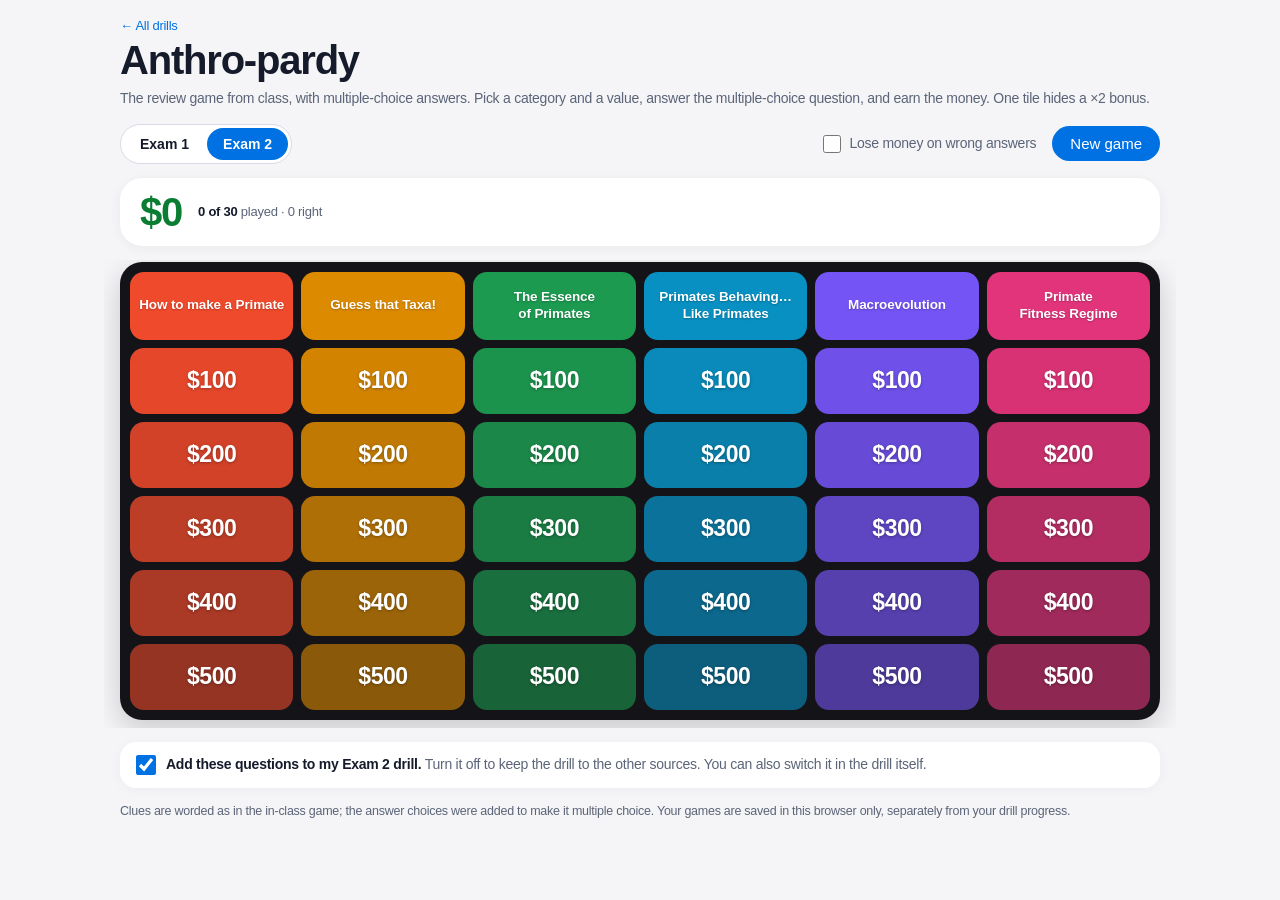
==== anthropardy/index.html @ d504da07 "Home page: Exam 1 and Exam 2 modules; rename the game to Anthro-pardy (Exam 1 board first) Co-Author" ====
<!doctype html>
<html lang="en"><head>
<meta charset="utf-8">
<meta name="viewport" content="width=device-width,initial-scale=1,viewport-fit=cover">
<title>Anthro-pardy · ANTH 102</title>
<meta name="description" content="Play the ANTH 102 Anthro-pardy review game: pick a category and value, answer the multiple-choice question, earn the money.">
<meta name="theme-color" content="#0071e3">
<link rel="stylesheet" href="../assets/drill.css">
<style>
/* Layout: header (board switch, score, rules) → the board (categories × values) → a clue card that opens over
   the board when a tile is picked → an end-of-game card when every tile is played. Own look, light theme. */
:root{--read:-apple-system,BlinkMacSystemFont,"SF Pro Text","Helvetica Neue",Helvetica,Arial,sans-serif;--body:var(--read);--display:-apple-system,BlinkMacSystemFont,"SF Pro Display","Helvetica Neue",Helvetica,Arial,sans-serif;--bg:#f5f5f7;--accent:#0071e3;--money:#0a7d32}
body{letter-spacing:-.016em;-webkit-font-smoothing:antialiased}
.wrap{max-width:1040px}
.top{display:flex;flex-direction:column;gap:6px}
h1{font:700 clamp(28px,6vw,40px)/1.08 var(--display);letter-spacing:-.03em}
.gbar{display:flex;flex-wrap:wrap;align-items:center;gap:10px 14px;justify-content:space-between}
.boards{display:flex;gap:2px;background:var(--paper);border:1px solid var(--line);border-radius:999px;padding:3px}
.boards button{font:600 14px var(--body);border:0;background:transparent;border-radius:999px;padding:8px 16px;cursor:pointer;color:var(--ink)}
.boards button[aria-pressed="true"]{background:var(--accent);color:#fff}
.scorebox{display:flex;align-items:center;gap:16px;background:var(--paper);border-radius:22px;padding:14px 20px;box-shadow:0 2px 12px rgba(0,0,0,.05)}
.score{font:700 clamp(30px,6vw,40px)/1 var(--display);letter-spacing:-.03em;font-variant-numeric:tabular-nums;color:var(--money)}
.score.neg{color:var(--bad)}
.score.bump{animation:bump .5s ease}
@keyframes bump{40%{transform:scale(1.12)}}
.slab{display:flex;flex-direction:column;font-size:13px;color:var(--muted);line-height:1.35}
.slab b{color:var(--ink);font-weight:600}
.rules{display:flex;flex-wrap:wrap;gap:8px 16px;align-items:center;font-size:14px;color:var(--muted)}
.rules label{display:inline-flex;align-items:center;gap:8px;cursor:pointer}
.rules input{width:18px;height:18px;accent-color:var(--accent);margin:0}
.newgame{font:400 15px var(--body);border:0;border-radius:999px;background:var(--accent);color:#fff;padding:9px 18px;cursor:pointer}
.newgame:hover{background:#0077ed}
/* Board */
.boardwrap{overflow-x:auto;margin:0 -16px;padding:2px 16px 8px;-webkit-overflow-scrolling:touch}
.board{display:grid;gap:8px;min-width:calc(var(--cols) * 112px);background:#141418;border-radius:22px;padding:10px;box-shadow:0 10px 30px rgba(0,0,0,.18)}
.cat{display:flex;align-items:center;justify-content:center;text-align:center;min-height:68px;padding:8px;border-radius:14px;background:var(--c);color:#fff;font:700 13.5px/1.25 var(--body);letter-spacing:-.01em;text-wrap:balance;text-shadow:0 1px 2px rgba(0,0,0,.25)}
.tile{position:relative;min-height:66px;border:0;border-radius:14px;background:color-mix(in srgb,var(--c) var(--mix),#141418);cursor:pointer;font:800 23px var(--display);letter-spacing:-.02em;color:#fff;text-shadow:0 1px 3px rgba(0,0,0,.3);transition:transform .15s,filter .15s,box-shadow .15s}
.tile:hover:not(:disabled){transform:translateY(-2px) scale(1.02);filter:brightness(1.12);box-shadow:0 6px 18px color-mix(in srgb,var(--c) 45%,transparent)}
.tile:focus-visible{outline:3px solid #fff;outline-offset:2px}
.tile:disabled{cursor:default;font:700 15px var(--body);letter-spacing:0;background:#232329;text-shadow:none}
.tile.right{color:#4ade80;box-shadow:inset 0 0 0 2px #2c6e43}
.tile.wrong{color:#fb7185;box-shadow:inset 0 0 0 2px #7a2f3b}
.tile small{display:block;font:600 11.5px var(--body);color:rgba(255,255,255,.7);margin-top:2px}
.clue .chead{margin:-24px -24px 4px;padding:16px 24px;border-radius:24px 24px 0 0;background:var(--c,#1d1d1f);color:#fff}
.clue .ctag{color:rgba(255,255,255,.9)}
.clue .cval{color:#fff}
/* Clue card */
.clue{position:fixed;inset:0;z-index:40;background:rgba(245,245,247,.86);backdrop-filter:blur(14px);-webkit-backdrop-filter:blur(14px);overflow-y:auto;padding:max(18px,env(safe-area-inset-top,0px)) 16px 40px}
.clue .card{max-width:680px;margin:0 auto;border:0;border-radius:24px;box-shadow:0 10px 40px rgba(0,0,0,.12)}
.chead{display:flex;flex-wrap:wrap;align-items:center;gap:8px;justify-content:space-between}
.ctag{font:600 13px var(--body);color:var(--muted)}
.cval{font:700 22px var(--display);color:var(--accent);letter-spacing:-.02em}
.bonus{font:700 12px var(--body);color:#8a5300;background:#ffefc7;border:1px solid #f3cf7a;border-radius:999px;padding:3px 10px}
.earn{font:700 26px var(--display);letter-spacing:-.02em}
.earn.plus{color:var(--money)} .earn.minus{color:var(--bad)} .earn.zero{color:var(--muted)}
.fbx{display:flex;flex-direction:column;gap:6px}
.endcard{text-align:center;align-items:center}
.endcard .score{font-size:56px}
.inc{display:flex;align-items:center;gap:10px;background:var(--paper);border-radius:16px;padding:12px 16px;font-size:14px;color:var(--muted);box-shadow:0 2px 12px rgba(0,0,0,.04);cursor:pointer}
.inc input{width:20px;height:20px;accent-color:var(--accent);margin:0;flex:none}
.inc b{color:var(--ink)}
.note{font-size:12.5px;color:var(--muted);margin:0}
.swipe{display:none;font-size:13px;color:var(--muted);margin:-4px 0}
@media (max-width:760px){.swipe{display:block}}
</style>
</head><body>
<div class="wrap">
  <header class="top">
    <a class="back" href="../index.html">← All drills</a>
    <h1>Anthro-pardy</h1>
    <p class="sub">The review game from class, with multiple-choice answers. Pick a category and a value, answer the multiple-choice question, and earn the money. One tile hides a ×2 bonus.</p>
  </header>
  <div class="gbar">
    <div class="boards" role="group" aria-label="Which exam"><button type="button" data-b="exam1">Exam 1</button><button type="button" data-b="exam2">Exam 2</button></div>
    <div class="rules"><label><input type="checkbox" id="harsh"> Lose money on wrong answers</label><button type="button" class="newgame" id="newGame">New game</button></div>
  </div>
  <div class="scorebox" aria-live="polite"><span class="score" id="score">$0</span><span class="slab"><span id="played">0 of 0 played</span><span id="best"></span></span></div>
  <p class="swipe">Swipe the board sideways to see every category →</p>
  <div class="boardwrap"><div class="board" id="board" role="grid" aria-label="Anthro-pardy board"></div></div>
  <label class="inc" id="incRow" hidden><input type="checkbox" id="inc"><span><b>Add these questions to my Exam 2 drill.</b> Turn it off to keep the drill to the other sources. You can also switch it in the drill itself.</span></label>
  <p class="note">Clues are worded as in the in-class game; the answer choices were added to make it multiple choice. Your games are saved in this browser only, separately from your drill progress.</p>
</div>
<div class="clue" id="clue" hidden role="dialog" aria-modal="true" aria-labelledby="clueQ"></div>
<script>
(() => {
  const $ = id => document.getElementById(id);
  const esc = s => String(s).replace(/[&<>"]/g, c => ({ "&": "&amp;", "<": "&lt;", ">": "&gt;", '"': "&quot;" }[c]));
  const shuffle = a => { a = a.slice(); for (let k = a.length - 1; k > 0; k--) { const j = Math.random() * (k + 1) | 0; [a[k], a[j]] = [a[j], a[k]] } return a };
  const money = n => (n < 0 ? "−$" : "$") + Math.abs(n).toLocaleString("en-US");
  const BOARDS = { exam2: { file: "../exam2/questions.js", dir: "../exam2/", inc: "ant2-progress-v1-include-AP" }, exam1: { file: "../exam1/questions.js", dir: "../exam1/" } };
  const KEY = "anthro-board-v1", BKEY = "anthro-board-which";
  const params = new URLSearchParams(location.search);
  let which = params.get("board") in BOARDS ? params.get("board") : (localStorage.getItem(BKEY) in BOARDS ? localStorage.getItem(BKEY) : "exam2");
  try { localStorage.setItem(BKEY, which) } catch (e) { }

  // Saved games: { exam2: { done: {id: {ok, gain}}, score, bonus, best, harsh }, exam1: {...} }
  let ALLS = {}; try { ALLS = JSON.parse(localStorage.getItem(KEY) || "{}") || {} } catch (e) { }
  const save = () => { try { localStorage.setItem(KEY, JSON.stringify(ALLS)) } catch (e) { } };

  // Each exam's question file defines window.BANK; load only the one for this board.
  const sc = document.createElement("script"); sc.src = BOARDS[which].file; sc.onload = start; document.body.appendChild(sc);

  function start() {
    const B = window.BANK, Q = B.q, dir = BOARDS[which].dir, html = !B.textOnly;
    const txt = s => html ? String(s) : esc(s);
    const ids = (B.ids.AP || []).filter(id => Q[id] && Q[id].val);
    const cats = [...new Set(ids.map(id => Q[id].tag))];
    const vals = [...new Set(ids.map(id => Q[id].val))].sort((a, b) => a - b);
    const at = (c, v) => ids.find(id => Q[id].tag === c && Q[id].val === v);
    const imgOf = id => Q[id].img || (B.img && B.img[id]) || null;
    const total = ids.length;
    // One bright color per category; tiles get deeper as the value rises
    const PALETTE = ["#f04a2c", "#dc8a00", "#1c9a50", "#0890c2", "#7454f5", "#e2347a", "#0e9a8a"];
    const colorOf = c => PALETTE[cats.indexOf(c) % PALETTE.length];
    const mixOf = v => (95 - vals.indexOf(v) * 9) + "%";

    function fresh() { return { done: {}, score: 0, bonus: ids[Math.random() * ids.length | 0], best: (G && G.best) || null, harsh: !!(G && G.harsh) } }
    let G = ALLS[which];
    if (!G || !G.done || !ids.includes(G.bonus)) { G = ALLS[which] = fresh(); save() }

    document.querySelectorAll("[data-b]").forEach(b => { b.setAttribute("aria-pressed", b.dataset.b === which); b.onclick = () => { if (b.dataset.b !== which) location.search = "?board=" + b.dataset.b } });
    $("harsh").checked = !!G.harsh; $("harsh").onchange = e => { G.harsh = e.target.checked; save() };
    $("newGame").onclick = () => { if (Object.keys(G.done).length && Object.keys(G.done).length < total && !confirm("Start a new game? This one's score will be lost.")) return; G = ALLS[which] = fresh(); save(); paint() };
    if (BOARDS[which].inc) {
      $("incRow").hidden = false; const k = BOARDS[which].inc;
      $("inc").checked = localStorage.getItem(k) !== "0";
      $("inc").onchange = e => { try { localStorage.setItem(k, e.target.checked ? "1" : "0") } catch (er) { } };
    }

    function paint(bump) {
      const n = Object.keys(G.done).length;
      $("score").textContent = money(G.score); $("score").classList.toggle("neg", G.score < 0);
      if (bump) { $("score").classList.remove("bump"); void $("score").offsetWidth; $("score").classList.add("bump") }
      $("played").innerHTML = `<b>${n} of ${total}</b> played · ${Object.values(G.done).filter(d => d.ok).length} right`;
      $("best").textContent = G.best != null ? `Best finished game: ${money(G.best)}` : "";
      const b = $("board"); b.style.setProperty("--cols", cats.length); b.style.gridTemplateColumns = `repeat(${cats.length}, minmax(104px, 1fr))`;
      b.innerHTML = cats.map((c, i) => `<div class="cat" role="columnheader" style="--c:${colorOf(c)}">${esc(c)}</div>`).join("") +
        vals.map(v => cats.map(c => { const id = at(c, v); if (!id) return `<div></div>`; const d = G.done[id];
          const st = `--c:${colorOf(c)};--mix:${mixOf(v)}`;
          return d ? `<button class="tile ${d.ok ? "right" : "wrong"}" style="${st}" disabled aria-label="${esc(c)} ${money(v)}: ${d.ok ? "right" : "wrong"}">${d.ok ? "✓" : "✗"}<small>${d.gain ? (d.gain > 0 ? "+" : "") + money(d.gain) : "$0"}</small></button>`
            : `<button class="tile" style="${st}" data-id="${id}" aria-label="${esc(c)} for ${money(v)}">${money(v)}</button>` }).join("")).join("");
      b.querySelectorAll(".tile[data-id]").forEach(t => t.onclick = () => openClue(t.dataset.id));
      if (n === total) showEnd();
    }

    let lastTile = null;
    function openClue(id) {
      lastTile = id;
      const q = Q[id], isBonus = id === G.bonus, worth = q.val * (isBonus ? 2 : 1), im = imgOf(id);
      const opts = shuffle([{ t: q.ok, c: true }, ...q.wrong.map(t => ({ t, c: false }))]);
      const el = $("clue"); el.hidden = false; document.body.style.overflow = "hidden";
      el.innerHTML = `<article class="card" style="--c:${colorOf(q.tag)}">
        <div class="chead"><span class="ctag">${esc(q.tag)}</span><span>${isBonus ? `<span class="bonus">★ Bonus tile: ×2</span> ` : ""}<span class="cval">${money(worth)}</span></span></div>
        <p class="q" id="clueQ">${txt(q.q)}</p>
        ${im ? `<figure class="fig"><img src="${dir + im[0]}" alt="${esc(im[1])}"></figure>` : ""}
        <div class="opts">${opts.map((o, j) => `<button class="opt" data-j="${j}"><span class="bub">${"ABCD"[j]}</span><span>${txt(o.t)}</span></button>`).join("")}</div>
        <div class="fbx" id="fbx" hidden></div>
        <div class="nav"><button class="btn ghost" id="skipClue"><span>Back to the board</span></button></div>
      </article>`;
      $("skipClue").onclick = closeClue;
      el.querySelectorAll(".opt").forEach(b => b.onclick = () => {
        const o = opts[+b.dataset.j], ok = o.c, gain = ok ? worth : (G.harsh ? -worth : 0);
        G.done[id] = { ok, gain }; G.score += gain; save();
        el.querySelectorAll(".opt").forEach(x => { x.disabled = true; if (opts[+x.dataset.j].c) x.classList.add("right"); else if (x === b) x.classList.add("wrong") });
        const f = $("fbx"); f.hidden = false;
        f.innerHTML = `<span class="earn ${gain > 0 ? "plus" : gain < 0 ? "minus" : "zero"}">${ok ? "Correct! +" + money(worth) : gain < 0 ? "Not quite. " + money(gain) : "Not quite. +$0"}</span>${!ok ? `<span>The answer: <b>${txt(q.ok)}</b></span>` : ""}${q.ex ? `<span class="sub">${txt(q.ex)}</span>` : ""}`;
        $("skipClue").outerHTML = `<button class="btn" id="backBoard"><span>Back to the board →</span></button>`;
        $("backBoard").onclick = closeClue; $("backBoard").focus();
        paint(true);
      });
      el.querySelector(".opt").focus();
    }
    function closeClue() {
      $("clue").hidden = true; $("clue").innerHTML = ""; document.body.style.overflow = "";
      const t = document.querySelector(`.tile[aria-label^="${CSS.escape(Q[lastTile].tag)}"]`); if (t) t.focus();
      if (Object.keys(G.done).length === total) showEnd();
    }
    function showEnd() {
      if (!$("clue").hidden) return;
      const right = Object.values(G.done).filter(d => d.ok).length, max = ids.reduce((s, id) => s + Q[id].val * (id === G.bonus ? 2 : 1), 0);
      const newBest = G.best == null || G.score > G.best; if (newBest && !G.ended) { G.best = G.score } G.ended = true; save();
      const el = $("clue"); el.hidden = false; document.body.style.overflow = "hidden";
      el.innerHTML = `<article class="card endcard"><p class="sub">${which === "exam2" ? "Exam 2" : "Exam 1"} board finished</p><span class="score${G.score < 0 ? " neg" : ""}">${money(G.score)}</span>
        <p>${right} of ${total} right · the most possible this game was ${money(max)}</p>${newBest ? `<p class="bonus">★ New best score</p>` : `<p class="sub">Best finished game: ${money(G.best)}</p>`}
        <div class="nav" style="justify-content:center"><button class="btn ghost" id="seeBoard"><span>See the board</span></button><button class="btn" id="again"><span>Play again</span></button></div></article>`;
      $("again").onclick = () => { G = ALLS[which] = fresh(); save(); $("clue").hidden = true; document.body.style.overflow = ""; paint() };
      $("seeBoard").onclick = () => { $("clue").hidden = true; document.body.style.overflow = ""; G.ended = true };
    }
    document.addEventListener("keydown", e => { if (e.key === "Escape" && !$("clue").hidden) closeClue() });
    paint();
  }
})();
</script>
</body></html>
---- assets/drill.css ----
/* Anthro Drills · shared styles
   Layout: one study column. Header (title + daily ring) → subject tabs with mini mastery bars →
   subject map (one square per question) → slim round toolbar → question card. */
:root{
  --bg:#eef1f6; --paper:#ffffff; --ink:#151b2b; --muted:#5b6478; --line:#d6dbe6; --sunk:#f5f7fb;
  --accent:#2a46cf; --accent-ink:#ffffff; --accent-soft:#e3e8fb;
  --gold:#b7791f; --gold-soft:#fbf1dc;
  --good:#15803d; --good-soft:#dcf3e3; --bad:#c2410c; --bad-soft:#fde8dc;
  --lv-mastered:#16a34a; --lv-due:#4f6bed; --lv-shaky:#d4a017; --lv-learning:#e2572b; --lv-new:#d6dbe6;
  --display:"Bricolage Grotesque","Segoe UI",system-ui,sans-serif;
  --body:"IBM Plex Sans",system-ui,-apple-system,sans-serif;
  --mono:"IBM Plex Mono",ui-monospace,Menlo,monospace;
  --read:var(--body); --rs:1;   /* reading font and text-size multiplier, set from Options */
  --radius:16px; --shadow:0 1px 2px rgba(21,27,43,.06),0 6px 24px rgba(21,27,43,.06);
  color-scheme:light;
}

[hidden]{display:none!important}
*{box-sizing:border-box}
html{-webkit-text-size-adjust:100%}
body{margin:0;background:var(--bg);color:var(--ink);font:16px/1.55 var(--read);
  padding-block:max(18px,env(safe-area-inset-top,0px)) 56px;
  padding-left:max(16px,env(safe-area-inset-left,0px));padding-right:max(16px,env(safe-area-inset-right,0px))}
img{max-width:100%}
button{font:inherit;color:inherit}
:is(button,a,summary):focus-visible{outline:2px solid var(--accent);outline-offset:2px}
.wrap{max-width:680px;margin:0 auto;display:flex;flex-direction:column;gap:14px}

/* ===== Header */
.back{align-self:flex-start;font:500 13px var(--body);color:var(--accent);text-decoration:none}
.back:hover{text-decoration:underline}
.titlerow{display:flex;align-items:center;justify-content:space-between;gap:12px;margin-top:4px}
h1{font:800 clamp(24px,6vw,32px)/1.05 var(--display);margin:0;letter-spacing:-.02em;text-wrap:balance}
.habit{display:flex;align-items:center;gap:10px;flex:none}
.ring{position:relative;width:44px;height:44px;flex:none}
.ring svg{display:block;transform:rotate(-90deg)}
.ring .track{stroke:var(--line)} .ring .fill{stroke:var(--accent);transition:stroke-dashoffset .5s ease}
.ring.done .fill{stroke:var(--lv-mastered)}
.ring b{position:absolute;inset:0;display:grid;place-items:center;font:700 12px var(--mono);font-variant-numeric:tabular-nums}
.habit-text{display:flex;flex-direction:column;align-items:flex-end;text-align:right;line-height:1.3;font-size:12px;color:var(--muted)}
.habit-text strong{font:600 13px var(--body);color:var(--ink);font-variant-numeric:tabular-nums}

/* ===== Subject tabs */
.tabs{display:grid;grid-template-columns:repeat(3,1fr);gap:6px;background:var(--paper);border:1px solid var(--line);border-radius:var(--radius);padding:6px}
.tab{border:0;background:transparent;border-radius:11px;padding:9px 8px 10px;cursor:pointer;display:flex;flex-direction:column;align-items:stretch;gap:5px;min-width:0;text-align:left;transition:background .15s}
.tab:hover{background:var(--sunk)}
.tab b{font:700 14px/1.2 var(--display);text-wrap:balance}
.tab .tcount{font:500 11px var(--mono);color:var(--muted);font-variant-numeric:tabular-nums}
.tab[aria-selected="true"]{background:var(--accent)}
.tab[aria-selected="true"] b,.tab[aria-selected="true"] .tcount{color:var(--accent-ink)}
.tab[aria-selected="true"] .mini{background:color-mix(in srgb,var(--accent-ink) 30%,transparent)}
.mini{display:flex;height:4px;border-radius:2px;overflow:hidden;background:var(--lv-new)}
.mini i{display:block;height:100%}
.tab-prog{border:1px dashed var(--line)}
.tab-prog[aria-selected="true"]{border-color:transparent}

/* ===== Subject header: description + mastery map */
.deckhead{display:flex;flex-direction:column;gap:8px}
.sub{color:var(--muted);font-size:calc(14px * var(--rs));margin:0;text-wrap:pretty}
/* Question squares: one per question in the round; click to jump */
.map{display:flex;flex-wrap:wrap;gap:5px}
.sq{position:relative;width:16px;height:16px;padding:0;border:0;border-radius:4px;background:var(--lv-new);cursor:pointer;transition:background .3s,transform .15s}
.sq:hover{transform:scale(1.2)}
/* solid colors: questions not yet answered in this round are a lighter tint of their level color */
.sq:not(.done){opacity:.42}
.sq.lv-c-new:not(.done){opacity:1;background:#e7ebf2!important}
.sq.cur{outline:2px solid var(--ink);outline-offset:2px;opacity:1}
.sq.just{animation:pulse .6s ease}
.btn:disabled{opacity:.4;cursor:default}
.legend{display:flex;flex-wrap:wrap;gap:4px 12px;font-size:12px;color:var(--muted)}
.legend span{display:inline-flex;align-items:center;gap:5px;font-variant-numeric:tabular-nums}
.legend i{width:10px;height:10px;border-radius:3px;display:inline-block}
.lv-c-mastered{background:var(--lv-mastered)!important} .lv-c-due{background:var(--lv-due)!important}
.lv-c-shaky{background:var(--lv-shaky)!important} .lv-c-learning{background:var(--lv-learning)!important} .lv-c-new{background:var(--lv-new)!important}

/* ===== Toolbar + options menu */
.toolbar{display:flex;align-items:center;justify-content:space-between;gap:10px}
.roundinfo{font:500 13px var(--body);color:var(--muted);font-variant-numeric:tabular-nums;display:flex;flex-wrap:wrap;gap:4px 14px}
.roundinfo b{color:var(--ink);font-weight:600}
.menuwrap{position:relative;flex:none}
.chip{font:500 13px var(--body);border:1px solid var(--line);background:var(--paper);padding:7px 12px;border-radius:999px;cursor:pointer}
.chip:hover{border-color:var(--accent)}
.menu{position:absolute;right:0;top:calc(100% + 6px);z-index:20;min-width:250px;background:var(--paper);border:1px solid var(--line);border-radius:12px;box-shadow:var(--shadow);padding:6px;display:flex;flex-direction:column}
.mi{display:flex;align-items:center;gap:10px;text-align:left;border:0;background:transparent;padding:9px 10px;border-radius:8px;cursor:pointer;font-size:14px}
.mi:hover{background:var(--sunk)}
.mi .box{width:16px;height:16px;border-radius:4px;border:1.5px solid var(--muted);flex:none;display:grid;place-items:center}
.mi[aria-checked="true"] .box{background:var(--accent);border-color:var(--accent)}
.mi[aria-checked="true"] .box::after{content:"";width:8px;height:4px;border:2px solid var(--accent-ink);border-top:0;border-right:0;transform:rotate(-45deg) translate(1px,-1px)}
.mi.sep{border-top:1px solid var(--line);border-radius:0 0 8px 8px;margin-top:4px;padding-top:11px}
.mi.warn{color:var(--bad)}
.bar{height:4px;background:var(--line);border-radius:2px;overflow:hidden}
.bar i{display:block;height:100%;background:var(--accent);width:0;transition:width .3s}

/* ===== Card */
.card{background:var(--paper);border:1px solid var(--line);border-radius:var(--radius);padding:22px;display:flex;flex-direction:column;gap:16px;box-shadow:var(--shadow)}
.card.enter{animation:rise .25s ease}
.meta{display:flex;justify-content:space-between;align-items:center;gap:10px;font-size:12px;color:var(--muted)}
.meta-l{display:flex;flex-wrap:wrap;align-items:center;gap:6px 8px;min-width:0;letter-spacing:.04em;text-transform:uppercase}
.meta>span:last-child{white-space:nowrap;flex:none;font:500 12px var(--mono);font-variant-numeric:tabular-nums}
.origin{font:600 11.5px/1.2 var(--body);color:var(--accent);background:var(--accent-soft);padding:4px 9px;border-radius:999px;text-transform:none;letter-spacing:0}
.val{font:600 12px var(--mono);color:var(--gold);background:var(--gold-soft);padding:2px 8px;border-radius:6px}
.q{font:600 calc(clamp(18px,4.6vw,21px) * var(--rs))/1.4 var(--read);margin:0;text-wrap:pretty}
.seq{font-family:var(--mono);letter-spacing:.06em}
.fig{margin:0;position:relative}
.fig button{display:block;width:100%;border:1px solid var(--line);border-radius:12px;background:#fff;padding:8px;cursor:zoom-in}
.fig img{display:block;margin:0 auto;max-height:320px;width:auto;object-fit:contain}
.fig figcaption{position:absolute;right:8px;bottom:8px;font:500 11px var(--body);color:#fff;background:rgba(21,27,43,.72);padding:3px 8px;border-radius:999px;pointer-events:none}
.opts{display:flex;flex-direction:column;gap:8px}
.opt{display:flex;align-items:center;gap:12px;text-align:left;width:100%;font:calc(15.5px * var(--rs))/1.45 var(--read);background:var(--paper);border:1.5px solid var(--line);border-radius:12px;padding:12px 14px;cursor:pointer;min-height:52px;transition:border-color .12s,background .12s,transform .12s}
.opt:hover:not(:disabled){border-color:var(--accent);background:var(--sunk)}
.opt:active:not(:disabled){transform:scale(.99)}
.bub{flex:none;width:26px;height:26px;border-radius:50%;border:1.5px solid var(--line);display:grid;place-items:center;font:600 12px var(--mono);color:var(--muted);transition:all .15s}
.opt:hover:not(:disabled) .bub{border-color:var(--accent);color:var(--accent)}
.opt.picked .bub{background:var(--ink);border-color:var(--ink);color:var(--paper)}
.opt.right{background:var(--good-soft);border-color:var(--good)}
.opt.right .bub{background:var(--good);border-color:var(--good);color:var(--paper)}
.opt.wrong{background:var(--bad-soft);border-color:var(--bad)}
.opt.wrong .bub{background:var(--bad);border-color:var(--bad);color:var(--paper)}
.opt:disabled{cursor:default}
.opt:disabled:not(.right):not(.wrong){opacity:.55}
.opt.pop{animation:pop .35s ease}
.opt.shake{animation:shake .4s ease}
.record{margin:0;font-size:calc(13px * var(--rs));color:var(--muted);display:flex;align-items:center;flex-wrap:wrap;gap:6px}
.explain{border-left:3px solid var(--accent);background:var(--accent-soft);padding:12px 14px;border-radius:0 10px 10px 0;font-size:calc(14.5px * var(--rs));animation:rise .25s ease}
.explain.good{border-color:var(--good);background:var(--good-soft)}
.explain.bad{border-color:var(--bad);background:var(--bad-soft)}
.explain strong{display:block;margin-bottom:2px}
.lv{display:inline-block;font:600 10.5px/1 var(--mono);letter-spacing:.04em;text-transform:uppercase;padding:4px 7px;border-radius:999px;color:#fff}
.lv-mastered{background:var(--lv-mastered)} .lv-due{background:var(--lv-due)} .lv-shaky{background:var(--lv-shaky);color:#1b1503}
.lv-learning{background:var(--lv-learning)} .lv-new{background:var(--muted)}
.lvnote{margin:0;font-size:calc(13.5px * var(--rs));color:var(--muted);display:flex;gap:8px;align-items:baseline;flex-wrap:wrap}
.streakline{display:flex;gap:4px;align-items:center}
.streakline i{width:18px;height:6px;border-radius:3px;background:var(--line)}
.streakline i.on{background:var(--lv-mastered)}
.nav{display:flex;justify-content:space-between;align-items:center;gap:10px;flex-wrap:wrap}
.btn{position:relative;overflow:hidden;font:600 15px var(--body);border:0;border-radius:12px;padding:12px 22px;background:var(--accent);color:var(--accent-ink);cursor:pointer;min-height:46px}
.btn.ghost{background:transparent;color:var(--ink);border:1px solid var(--line)}
.btn.ghost:hover{border-color:var(--accent)}
.btn.auto::before{content:"";position:absolute;inset:0;background:color-mix(in srgb,var(--accent-ink) 26%,transparent);transform-origin:left;animation:fill var(--auto,1.8s) linear forwards}
.btn span{position:relative}
.hint{font-size:calc(12.5px * var(--rs));color:var(--muted);margin:0}
.card.review{border-style:dashed;box-shadow:none}
.revtag{font:600 11px var(--mono);letter-spacing:.04em;color:var(--accent)!important}

/* ===== End of round */
.result{align-items:center;text-align:center;gap:14px}
.result h2{font:800 26px/1.15 var(--display);margin:0}
.bigring{position:relative;width:120px;height:120px}
.bigring svg{transform:rotate(-90deg)}
.bigring .track{stroke:var(--line)} .bigring .fill{stroke:var(--accent);transition:stroke-dashoffset .8s ease}
.bigring b{position:absolute;inset:0;display:grid;place-items:center;font:800 30px var(--display)}
.gains{display:flex;flex-wrap:wrap;justify-content:center;gap:8px}
.gain{font:600 13px var(--body);padding:6px 12px;border-radius:999px;background:var(--sunk);border:1px solid var(--line)}
.gain.up{background:var(--good-soft);border-color:transparent;color:var(--good)}
.suggest{width:100%;display:flex;align-items:center;justify-content:space-between;gap:12px;text-align:left;background:var(--sunk);border:1px solid var(--line);border-radius:12px;padding:12px 14px}
.suggest small{display:block;font-size:12px;color:var(--muted)}
.suggest b{font:700 16px var(--display)}
.result .nav{justify-content:center}

/* ===== Progress view */
.prog{gap:18px}
.ph{font:800 24px var(--display);margin:0}
.ph3{font:700 16px var(--display);margin:2px 0 -6px;display:flex;align-items:baseline;gap:8px}
.ph3 span{font:500 12px var(--mono);color:var(--muted)}
.pgrid{display:grid;grid-template-columns:repeat(4,1fr);gap:8px;text-align:center;font-size:12px;color:var(--muted)}
.pgrid b{display:block;font:700 22px/1.15 var(--display);color:var(--ink);font-variant-numeric:tabular-nums}
.week{display:grid;grid-template-columns:repeat(7,1fr);gap:8px;align-items:end;height:110px;padding-top:6px;position:relative}
.week .goal{position:absolute;left:0;right:0;border-top:1.5px dashed var(--line)}
.week .goal span{position:absolute;right:0;top:-17px;font:500 10.5px var(--mono);color:var(--muted)}
.day{display:flex;flex-direction:column;align-items:center;gap:4px;height:100%;justify-content:flex-end;font:500 11px var(--mono);color:var(--muted)}
.day i{width:100%;max-width:34px;border-radius:6px 6px 2px 2px;background:var(--accent-soft);min-height:3px}
.day.met i{background:var(--lv-mastered)}
.day.today{color:var(--ink);font-weight:700}
.day em{font-style:normal;font-variant-numeric:tabular-nums;color:var(--ink)}
.callouts{display:grid;gap:8px}
.callout{margin:0;padding:10px 14px;border-radius:10px;font-size:14px}
.callout strong{display:block;font-size:11.5px;letter-spacing:.06em;text-transform:uppercase;margin-bottom:2px}
.callout.bad{background:var(--bad-soft)} .callout.bad strong{color:var(--bad)}
.callout.good{background:var(--good-soft)} .callout.good strong{color:var(--good)}
.topics{list-style:none;margin:0;padding:0;display:flex;flex-direction:column;gap:14px}
.trow{display:grid;grid-template-columns:1fr auto;grid-template-areas:"name btn" "bar btn";gap:6px 12px;align-items:center}
.tname{grid-area:name;display:flex;flex-wrap:wrap;gap:2px 10px;align-items:baseline;min-width:0}
.tname b{font-weight:600;font-size:15px}
.tname span{font:500 12px var(--mono);color:var(--muted);font-variant-numeric:tabular-nums}
.stack{grid-area:bar;display:flex;height:9px;border-radius:5px;overflow:hidden;background:var(--lv-new)}
.stack i{display:block;height:100%}
.trow .chip{grid-area:btn}
.how2{border:1px solid var(--line);border-radius:10px;padding:10px 14px;font-size:14px}
.how2 summary{cursor:pointer;font-weight:600;color:var(--accent)}
.how2 p,.how2 ul{margin:8px 0 0} .how2 ul{padding-left:18px} .how2 li{margin-top:4px}
.worst{margin:0;padding-left:22px;display:flex;flex-direction:column;gap:8px;font-size:calc(14px * var(--rs))}
.worst li span{display:block}
.worst em{font:500 12px var(--mono);font-style:normal;color:var(--bad)}

/* ===== Toasts + lightbox */
.toasts{position:fixed;left:0;right:0;bottom:max(16px,env(safe-area-inset-bottom,0px));display:flex;flex-direction:column;align-items:center;gap:8px;pointer-events:none;z-index:50;padding-left:max(16px,env(safe-area-inset-left,0px));padding-right:max(16px,env(safe-area-inset-right,0px))}
.toast{background:var(--ink);color:var(--paper);font:600 14px var(--body);padding:10px 16px;border-radius:999px;box-shadow:var(--shadow);animation:toast 2.6s ease forwards;display:flex;align-items:center;gap:8px}
.toast i{width:10px;height:10px;border-radius:50%;background:var(--lv-mastered);flex:none}
.toast.gold i{background:var(--lv-shaky)} .toast.blue i{background:var(--lv-due)}
.lightbox{position:fixed;inset:0;z-index:60;background:rgba(10,13,20,.88);display:flex;align-items:center;justify-content:center;
  padding:max(16px,env(safe-area-inset-top,0px)) max(16px,env(safe-area-inset-right,0px)) max(16px,env(safe-area-inset-bottom,0px)) max(16px,env(safe-area-inset-left,0px));cursor:zoom-out}
.lightbox img{max-width:100%;max-height:100%;object-fit:contain;background:#fff;border-radius:10px}
.lightbox button{position:absolute;top:max(14px,env(safe-area-inset-top,0px));right:max(14px,env(safe-area-inset-right,0px));border:0;background:#fff;color:#151b2b;font:600 14px var(--body);padding:8px 14px;border-radius:999px;cursor:pointer}

.foot{font-size:12.5px;color:var(--muted);margin:4px 0 0}
.foot a{color:var(--accent)}

/* ===== Motion */
@keyframes rise{from{opacity:0;transform:translateY(6px)}to{opacity:1;transform:none}}
@keyframes pop{0%{transform:scale(1)}40%{transform:scale(1.025)}100%{transform:scale(1)}}
@keyframes shake{0%,100%{transform:translateX(0)}20%{transform:translateX(-6px)}40%{transform:translateX(5px)}60%{transform:translateX(-3px)}80%{transform:translateX(2px)}}
@keyframes pulse{0%{transform:scale(1)}50%{transform:scale(1.6)}100%{transform:scale(1)}}
@keyframes fill{from{transform:scaleX(0)}to{transform:scaleX(1)}}
@keyframes toast{0%{opacity:0;transform:translateY(10px)}10%,80%{opacity:1;transform:none}100%{opacity:0;transform:translateY(-4px)}}
@media (prefers-reduced-motion:reduce){*,*::before{animation:none!important;transition:none!important}}

@media (max-width:440px){
  .card{padding:18px}
  .tab b{font-size:13px}
  .pgrid b{font-size:19px}
}

/* ===== Reading settings in the Options menu */
.mgroup{display:flex;flex-direction:column;border-top:1px solid var(--line);margin-top:4px;padding-top:6px}
.mlabel{font:600 11px var(--mono);letter-spacing:.06em;text-transform:uppercase;color:var(--muted);padding:6px 10px 2px}
.mi .dot{width:16px;height:16px;border-radius:50%;border:1.5px solid var(--muted);flex:none;display:grid;place-items:center}
.mi[aria-checked="true"] .dot{border-color:var(--accent)}
.mi[aria-checked="true"] .dot::after{content:"";width:8px;height:8px;border-radius:50%;background:var(--accent)}
.mi .fname{display:flex;flex-direction:column;line-height:1.25}
.mi .fname small{font-size:11.5px;color:var(--muted)}
.seg{display:grid;grid-template-columns:repeat(4,1fr);gap:4px;padding:4px 10px 8px}
.seg button{border:1px solid var(--line);background:var(--paper);border-radius:8px;padding:7px 0;cursor:pointer;font-weight:600}
.seg button[aria-pressed="true"]{background:var(--accent);border-color:var(--accent);color:var(--accent-ink)}
.menu{max-height:min(80vh,620px);overflow:auto}

/* ===== Manual marks */
.marks{display:flex;flex-wrap:wrap;gap:8px}
.mk{display:inline-flex;align-items:center;gap:6px;font:500 13px var(--body);border:1px dashed var(--line);background:transparent;color:var(--muted);padding:6px 12px;border-radius:999px;cursor:pointer}
.mk:hover{border-color:var(--accent);color:var(--ink)}
.mk-review[aria-pressed="true"]{border-style:solid;border-color:var(--lv-shaky);background:var(--gold-soft);color:var(--gold)}
.mk-mastered[aria-pressed="true"]{border-style:solid;border-color:var(--st-mastered);background:#d5f0ec;color:var(--st-mastered)}
.sq.flag::before{content:"";position:absolute;top:-3px;right:-3px;width:8px;height:8px;border-radius:50%;background:var(--lv-learning);border:1.5px solid var(--bg);z-index:1}
.callout.flagc{background:var(--gold-soft);display:flex;flex-wrap:wrap;align-items:center;gap:6px 10px}
.callout.flagc strong{color:var(--gold);width:100%;margin:0}
.record:empty{display:none}
.sublink{color:var(--accent);font-weight:600;white-space:nowrap}

/* ===== Study prompt for a featured subject */
.feature{position:relative;display:flex;flex-wrap:wrap;align-items:center;justify-content:space-between;gap:12px 16px;background:var(--gold-soft);border:1px solid color-mix(in srgb,var(--gold) 35%,transparent);border-radius:var(--radius);padding:14px 44px 14px 16px}
.feature .ftext{display:flex;flex-direction:column;gap:3px;min-width:0;flex:1 1 280px;font-size:14px}
.feature strong{font:700 15px var(--display);color:var(--ink)}
.feature .fprog{font:600 12px var(--mono);color:var(--gold)}
.feature .fact{display:flex;flex-wrap:wrap;gap:8px}
.feature .btn{min-height:40px;padding:9px 16px;font-size:14px;text-decoration:none;display:inline-flex;align-items:center}
.fclose{position:absolute;top:8px;right:8px;width:30px;height:30px;border:0;background:transparent;border-radius:8px;font-size:20px;line-height:1;color:var(--muted);cursor:pointer}
.fclose:hover{background:rgba(0,0,0,.06);color:var(--ink)}

/* ===== Drag-and-drop chart promo */
.ddpromo{display:grid;grid-template-columns:auto 1fr;gap:6px 18px;align-items:center;background:linear-gradient(135deg,var(--accent) 0%,#4f6bed 100%);color:#fff;border-radius:var(--radius);padding:16px 18px;box-shadow:var(--shadow);text-decoration:none}
.ddpromo .dd-illu{grid-row:span 3;width:132px;height:84px;background:rgba(255,255,255,.12);border-radius:12px;padding:6px}
.ddpromo .eyebrow2{font:600 11px var(--mono);letter-spacing:.08em;text-transform:uppercase;opacity:.85}
.ddpromo strong{font:800 19px/1.2 var(--display)}
.ddpromo .ddtext{font-size:14px;opacity:.92;margin:0}
.ddpromo .ddbtn{grid-column:2;justify-self:start;display:inline-flex;align-items:center;gap:8px;margin-top:6px;background:#fff;color:var(--accent);font:700 15px var(--body);padding:11px 18px;border-radius:12px;text-decoration:none;box-shadow:0 4px 14px rgba(0,0,0,.18);transition:transform .15s}
.ddpromo .ddbtn:hover{transform:translateY(-1px)}
.ddpromo .ddbtn:focus-visible{outline:2px solid #fff;outline-offset:3px}
.dd-box{fill:rgba(255,255,255,.18);stroke:rgba(255,255,255,.55);stroke-width:1;stroke-dasharray:3 2}
.dd-target{animation:ddTarget 3.2s ease-in-out infinite}
.dd-chip rect:first-child{fill:#fff}
.dd-line{fill:var(--accent)}
.dd-chip{animation:ddMove 3.2s ease-in-out infinite}
.dd-hand{fill:#fff;stroke:#151b2b;stroke-width:.8;animation:ddHand 3.2s ease-in-out infinite}
@keyframes ddMove{0%,12%{transform:translate(4px,64px)}55%,100%{transform:translate(76px,32px)}}
@keyframes ddHand{0%,12%{transform:translate(30px,70px)}55%,100%{transform:translate(102px,38px)}}
@keyframes ddTarget{0%,45%{fill:rgba(255,255,255,.18)}55%,90%{fill:rgba(134,239,172,.55);stroke:#fff;stroke-dasharray:0}100%{fill:rgba(255,255,255,.18)}}
@media (max-width:520px){.ddpromo{grid-template-columns:1fr}.ddpromo .dd-illu{grid-row:auto;width:110px;height:70px}.ddpromo .ddbtn{grid-column:1}}
@media (prefers-reduced-motion:reduce){.dd-chip,.dd-hand,.dd-target{animation:none}.dd-chip{transform:translate(76px,32px)}.dd-hand{transform:translate(102px,38px)}}

/* ===== Question status colors (replaces the old mastery levels) */
:root{--st-right:#16a34a;--st-wrong:#e2572b;--st-review:#d4a017;--st-new:#d6dbe6;--st-mastered:#0f766e}
.lv-c-mastered{background:var(--st-mastered)!important} .stack i.lv-c-mastered,.mini i.lv-c-mastered{background:var(--st-mastered)}
.lv-c-right{background:var(--st-right)!important} .lv-c-wrong{background:var(--st-wrong)!important}
.lv-c-review{background:var(--st-review)!important} .lv-c-new{background:var(--st-new)!important}
.stack i.lv-c-right,.mini i.lv-c-right{background:var(--st-right)} .stack i.lv-c-wrong,.mini i.lv-c-wrong{background:var(--st-wrong)} .stack i.lv-c-review,.mini i.lv-c-review{background:var(--st-review)}
.sq.lv-c-new:not(.done){opacity:1;background:#e7ebf2!important}
.tbtns{display:flex;align-items:center;gap:6px;flex:none}
#randBtn span{font-weight:700;margin-right:2px}

/* ===== Missed bank tab */
.tab-missed .tcount{color:var(--st-wrong,#e2572b);font-weight:700}
.tab-missed[aria-selected="true"]{background:var(--st-wrong,#e2572b)}
.tab-missed[aria-selected="true"] .tcount{color:#fff}
.callout.missc{background:var(--bad-soft);display:flex;flex-wrap:wrap;align-items:center;gap:6px 10px}
.callout.missc strong{color:var(--bad);width:100%;margin:0}

/* ===== Collapsible subjects grid */
.tabsbar{display:flex;align-items:center;justify-content:space-between;gap:10px;margin-bottom:-6px}
.tabsbar .tbnow{display:none;min-width:0;font-size:14px;color:var(--muted)}
.tabsbar .tbnow b{font:700 15px var(--display);color:var(--ink);margin-right:4px}
.tabsbar .tbnow span{font:500 12.5px var(--mono)}
.tabsbar.collapsed{background:var(--paper);border:1px solid var(--line);border-radius:var(--radius);padding:10px 10px 10px 16px;margin-bottom:0}
.tabsbar.collapsed .tbnow{display:block;white-space:nowrap;overflow:hidden;text-overflow:ellipsis}
.tabsbar:not(.collapsed){justify-content:flex-end}
.tabsbar .gb{display:flex;align-items:center;gap:2px;margin-right:auto;background:var(--paper);border:1px solid var(--line);border-radius:999px;padding:3px}
.tabsbar .gb span{font:500 12.5px var(--body);color:var(--muted);padding:0 6px 0 8px}
.tabsbar .gb button{font:600 13px var(--body);border:0;background:transparent;border-radius:999px;padding:6px 12px;cursor:pointer;color:var(--ink)}
.tabsbar .gb button[aria-pressed="true"]{background:var(--accent);color:var(--accent-ink)}
.tabsbar.collapsed .gb{display:none}
.srcpick{background:var(--paper);border:1px solid var(--line);border-radius:var(--radius);padding:12px;display:flex;flex-direction:column;gap:10px}
.sp-head{display:flex;flex-wrap:wrap;align-items:center;justify-content:space-between;gap:8px;padding:0 4px}
.sp-head b{font:700 15px var(--display)}
.sp-head span{display:flex;gap:6px}
.sp-list{display:flex;flex-direction:column;gap:4px}
.sp-row{display:grid;grid-template-columns:auto 1fr auto;grid-template-rows:auto auto;column-gap:10px;row-gap:5px;align-items:center;padding:9px 10px;border-radius:11px;cursor:pointer;border:1.5px solid transparent}
.sp-row:hover{background:var(--sunk)}
.sp-row:has(input:checked){background:var(--accent-soft);border-color:var(--accent)}
.sp-row input{grid-row:1 / span 2;width:20px;height:20px;accent-color:var(--accent);margin:0}
.sp-name{font:600 calc(14.5px * var(--rs))/1.3 var(--body);min-width:0}
.sp-n{font:500 12px var(--mono);color:var(--muted);white-space:nowrap}
.sp-row .mini{grid-column:2 / span 2}
#spGo{align-self:stretch}
#tabsToggle{flex:none;padding:6px 12px}

/* ===== "From the professor" badge: questions and sources taken straight from course materials */
.prof{text-transform:none;letter-spacing:0;display:inline-flex;align-items:center;gap:3px;font:700 11.5px/1.2 var(--body);color:#8a5300;background:#ffefc7;border:1px solid #f3cf7a;padding:3px 9px;border-radius:999px;white-space:nowrap}
.prof.sm{font-size:10.5px;padding:2px 7px;vertical-align:2px;margin-left:4px}

/* ===== Optional deck switch (e.g. the Anthro-pardy questions in the Exam 2 drill) */
.optdeck{display:grid;grid-template-columns:auto 1fr;align-items:center;gap:4px 12px;background:var(--paper);border:1px solid var(--line);border-radius:var(--radius);padding:10px 14px;font-size:14px;color:var(--muted);cursor:pointer}
.optdeck input{width:20px;height:20px;accent-color:var(--accent);margin:0}
.optdeck b{color:var(--ink)}
.optdeck .sublink{grid-column:2;text-decoration:none;font-size:13.5px}
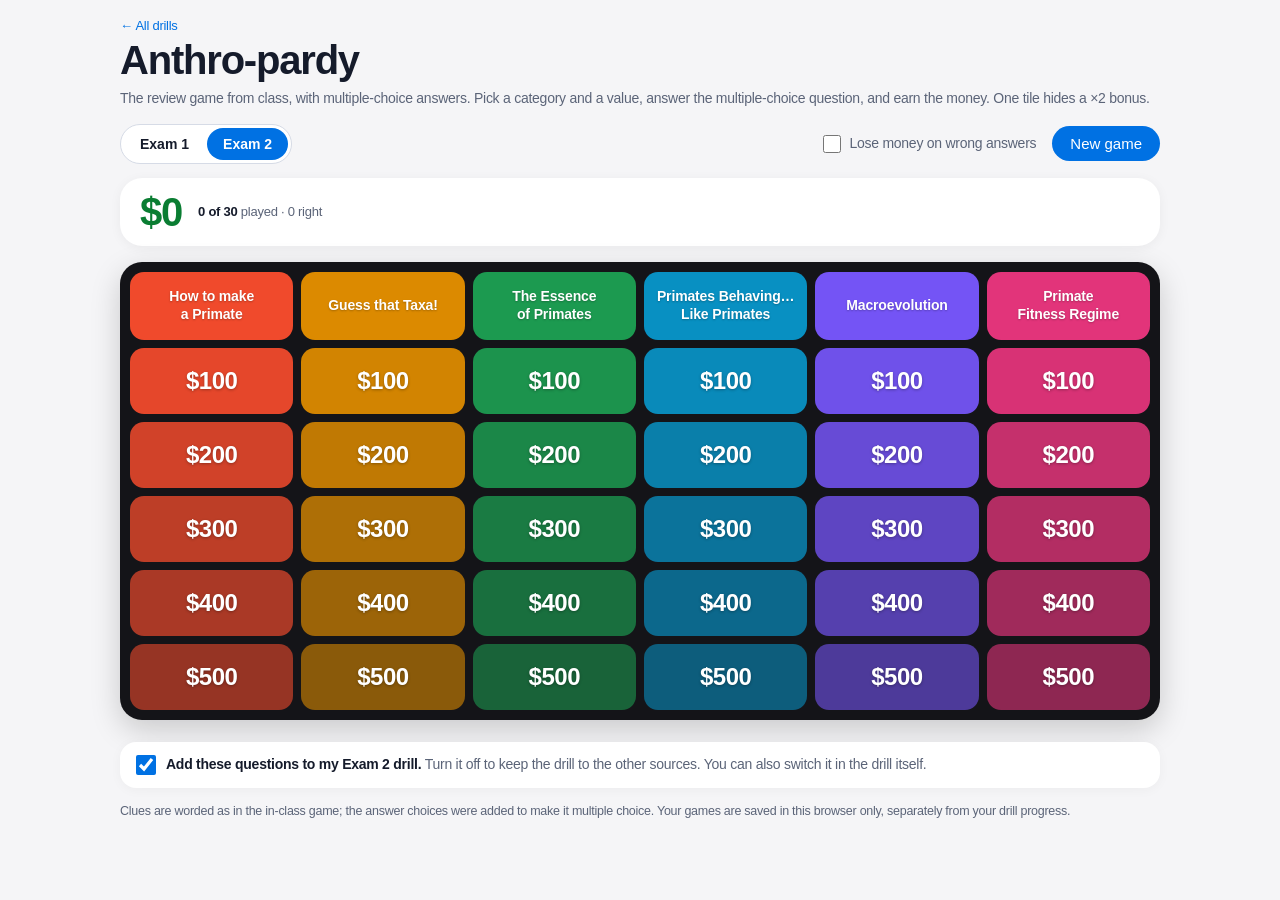
==== commit 27f88014: "Anthro-pardy: board fits every screen (shrinking columns; categories as rows on phones) Co-Authored-" ====
--- a/anthropardy/index.html
+++ b/anthropardy/index.html
@@ -31,17 +31,19 @@
 .newgame{font:400 15px var(--body);border:0;border-radius:999px;background:var(--accent);color:#fff;padding:9px 18px;cursor:pointer}
 .newgame:hover{background:#0077ed}
 /* Board */
-.boardwrap{overflow-x:auto;margin:0 -16px;padding:2px 16px 8px;-webkit-overflow-scrolling:touch}
-.board{display:grid;gap:8px;min-width:calc(var(--cols) * 112px);background:#141418;border-radius:22px;padding:10px;box-shadow:0 10px 30px rgba(0,0,0,.18)}
-.cat{display:flex;align-items:center;justify-content:center;text-align:center;min-height:68px;padding:8px;border-radius:14px;background:var(--c);color:#fff;font:700 13.5px/1.25 var(--body);letter-spacing:-.01em;text-wrap:balance;text-shadow:0 1px 2px rgba(0,0,0,.25)}
-.tile{position:relative;min-height:66px;border:0;border-radius:14px;background:color-mix(in srgb,var(--c) var(--mix),#141418);cursor:pointer;font:800 23px var(--display);letter-spacing:-.02em;color:#fff;text-shadow:0 1px 3px rgba(0,0,0,.3);transition:transform .15s,filter .15s,box-shadow .15s}
+.boardwrap{padding:2px 0 8px}
+.board{display:grid;grid-template-columns:repeat(var(--cols),minmax(0,1fr));grid-template-rows:auto repeat(var(--vals),auto);gap:clamp(5px,.8vw,8px);background:#141418;border-radius:22px;padding:10px;box-shadow:0 10px 30px rgba(0,0,0,.18)}
+.col{display:grid;grid-row:span calc(var(--vals) + 1);grid-template-rows:subgrid;gap:inherit;min-width:0}
+.cat{display:flex;align-items:center;justify-content:center;text-align:center;min-height:68px;padding:8px;hyphens:auto;overflow-wrap:anywhere;border-radius:14px;background:var(--c);color:#fff;font:700 clamp(11.5px,1.35vw,14px)/1.25 var(--body);letter-spacing:-.01em;text-wrap:balance;text-shadow:0 1px 2px rgba(0,0,0,.25)}
+.tile{position:relative;min-height:66px;border:0;border-radius:14px;background:color-mix(in srgb,var(--c) var(--mix),#141418);cursor:pointer;font:800 clamp(17px,2.3vw,24px) var(--display);letter-spacing:-.02em;color:#fff;text-shadow:0 1px 3px rgba(0,0,0,.3);transition:transform .15s,filter .15s,box-shadow .15s}
 .tile:hover:not(:disabled){transform:translateY(-2px) scale(1.02);filter:brightness(1.12);box-shadow:0 6px 18px color-mix(in srgb,var(--c) 45%,transparent)}
 .tile:focus-visible{outline:3px solid #fff;outline-offset:2px}
 .tile:disabled{cursor:default;font:700 15px var(--body);letter-spacing:0;background:#232329;text-shadow:none}
 .tile.right{color:#4ade80;box-shadow:inset 0 0 0 2px #2c6e43}
 .tile.wrong{color:#fb7185;box-shadow:inset 0 0 0 2px #7a2f3b}
 .tile small{display:block;font:600 11.5px var(--body);color:rgba(255,255,255,.7);margin-top:2px}
-.clue .chead{margin:-24px -24px 4px;padding:16px 24px;border-radius:24px 24px 0 0;background:var(--c,#1d1d1f);color:#fff}
+@media (max-width:480px){.clue{padding:12px 10px 30px}.clue .card{padding:18px;border-radius:20px}.clue .chead{margin:-18px -18px 4px !important;padding:14px 18px !important;border-radius:20px 20px 0 0 !important}}
+.clue .chead{margin:-22px -22px 4px;padding:16px 22px;border-radius:24px 24px 0 0;background:var(--c,#1d1d1f);color:#fff}
 .clue .ctag{color:rgba(255,255,255,.9)}
 .clue .cval{color:#fff}
 /* Clue card */
@@ -60,8 +62,17 @@
 .inc input{width:20px;height:20px;accent-color:var(--accent);margin:0;flex:none}
 .inc b{color:var(--ink)}
 .note{font-size:12.5px;color:var(--muted);margin:0}
-.swipe{display:none;font-size:13px;color:var(--muted);margin:-4px 0}
-@media (max-width:760px){.swipe{display:block}}
+/* Phones: each category becomes a row (colored header, then its five tiles side by side) */
+@media (max-width:719px){
+  .board{display:flex;flex-direction:column;gap:12px;padding:10px;border-radius:20px}
+  .col{display:grid;grid-template-columns:repeat(var(--vals),minmax(0,1fr));grid-template-rows:none;grid-row:auto;gap:6px}
+  .cat{grid-column:1 / -1;min-height:0;padding:9px 12px;justify-content:flex-start;text-align:left;font-size:14px;border-radius:12px}
+  .tile{min-height:54px;font-size:clamp(14px,4.4vw,19px);border-radius:12px;padding:0 2px}
+  .tile:disabled{font-size:14px}
+  .tile small{font-size:10px}
+}
+/* Short landscape phones: keep the grid but make it compact */
+@media (max-height:500px) and (min-width:720px){.cat{min-height:48px;padding:6px}.tile{min-height:46px}}
 </style>
 </head><body>
 <div class="wrap">
@@ -75,7 +86,6 @@
     <div class="rules"><label><input type="checkbox" id="harsh"> Lose money on wrong answers</label><button type="button" class="newgame" id="newGame">New game</button></div>
   </div>
   <div class="scorebox" aria-live="polite"><span class="score" id="score">$0</span><span class="slab"><span id="played">0 of 0 played</span><span id="best"></span></span></div>
-  <p class="swipe">Swipe the board sideways to see every category →</p>
   <div class="boardwrap"><div class="board" id="board" role="grid" aria-label="Anthro-pardy board"></div></div>
   <label class="inc" id="incRow" hidden><input type="checkbox" id="inc"><span><b>Add these questions to my Exam 2 drill.</b> Turn it off to keep the drill to the other sources. You can also switch it in the drill itself.</span></label>
   <p class="note">Clues are worded as in the in-class game; the answer choices were added to make it multiple choice. Your games are saved in this browser only, separately from your drill progress.</p>
@@ -133,12 +143,12 @@
       if (bump) { $("score").classList.remove("bump"); void $("score").offsetWidth; $("score").classList.add("bump") }
       $("played").innerHTML = `<b>${n} of ${total}</b> played · ${Object.values(G.done).filter(d => d.ok).length} right`;
       $("best").textContent = G.best != null ? `Best finished game: ${money(G.best)}` : "";
-      const b = $("board"); b.style.setProperty("--cols", cats.length); b.style.gridTemplateColumns = `repeat(${cats.length}, minmax(104px, 1fr))`;
-      b.innerHTML = cats.map((c, i) => `<div class="cat" role="columnheader" style="--c:${colorOf(c)}">${esc(c)}</div>`).join("") +
-        vals.map(v => cats.map(c => { const id = at(c, v); if (!id) return `<div></div>`; const d = G.done[id];
-          const st = `--c:${colorOf(c)};--mix:${mixOf(v)}`;
+      const b = $("board"); b.style.setProperty("--cols", cats.length); b.style.setProperty("--vals", vals.length);
+      b.innerHTML = cats.map(c => `<div class="col" role="group" aria-label="${esc(c)}" style="--c:${colorOf(c)}"><div class="cat">${esc(c)}</div>` +
+        vals.map(v => { const id = at(c, v); if (!id) return `<div></div>`; const d = G.done[id];
+          const st = `--mix:${mixOf(v)}`;
           return d ? `<button class="tile ${d.ok ? "right" : "wrong"}" style="${st}" disabled aria-label="${esc(c)} ${money(v)}: ${d.ok ? "right" : "wrong"}">${d.ok ? "✓" : "✗"}<small>${d.gain ? (d.gain > 0 ? "+" : "") + money(d.gain) : "$0"}</small></button>`
-            : `<button class="tile" style="${st}" data-id="${id}" aria-label="${esc(c)} for ${money(v)}">${money(v)}</button>` }).join("")).join("");
+            : `<button class="tile" style="${st}" data-id="${id}" aria-label="${esc(c)} for ${money(v)}">${money(v)}</button>` }).join("") + `</div>`).join("");
       b.querySelectorAll(".tile[data-id]").forEach(t => t.onclick = () => openClue(t.dataset.id));
       if (n === total) showEnd();
     }
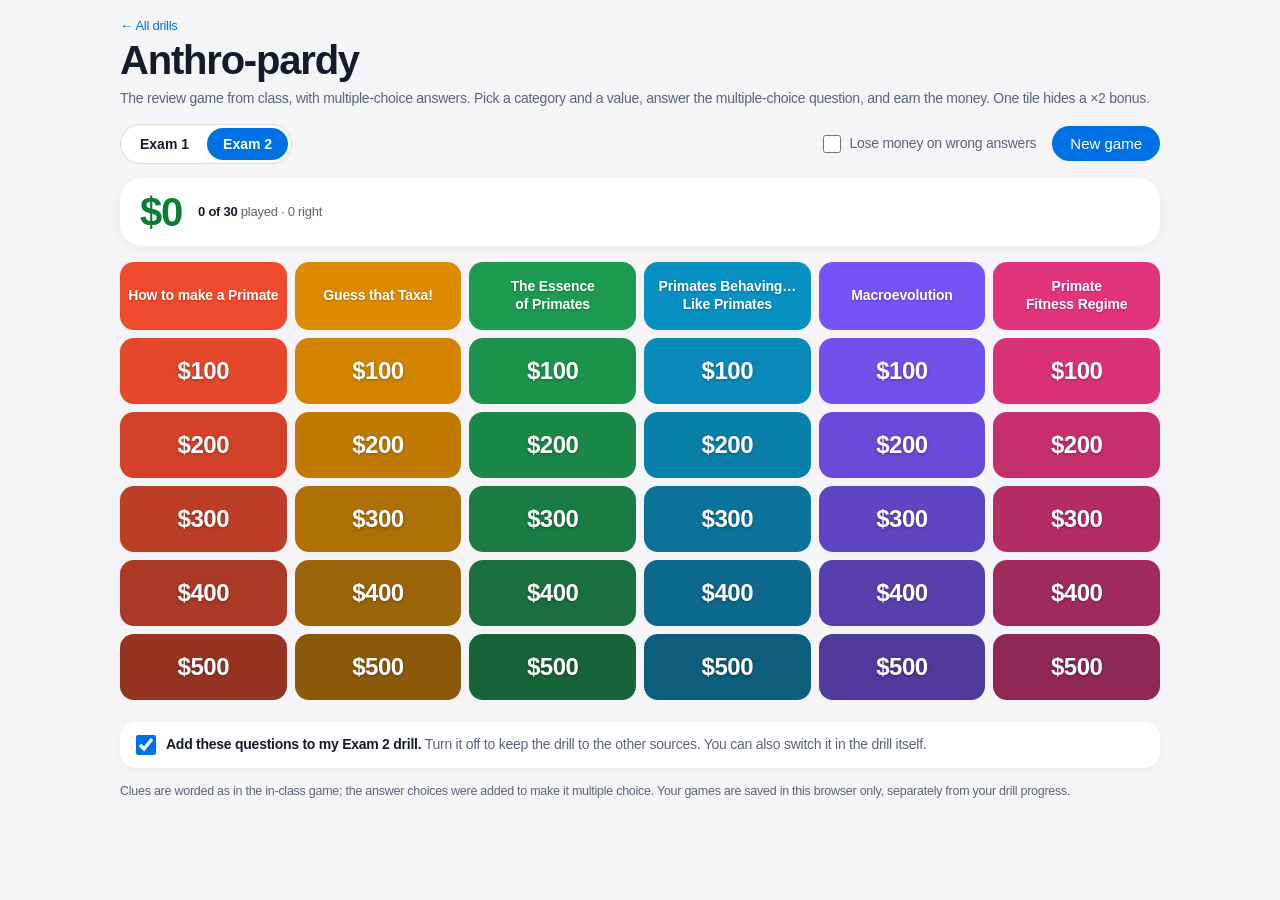
==== commit 1ed45544: "Anthro-pardy: remove the dark panel behind the board; played tiles in light green/red Co-Authored-By" ====
--- a/anthropardy/index.html
+++ b/anthropardy/index.html
@@ -32,16 +32,16 @@
 .newgame:hover{background:#0077ed}
 /* Board */
 .boardwrap{padding:2px 0 8px}
-.board{display:grid;grid-template-columns:repeat(var(--cols),minmax(0,1fr));grid-template-rows:auto repeat(var(--vals),auto);gap:clamp(5px,.8vw,8px);background:#141418;border-radius:22px;padding:10px;box-shadow:0 10px 30px rgba(0,0,0,.18)}
+.board{display:grid;grid-template-columns:repeat(var(--cols),minmax(0,1fr));grid-template-rows:auto repeat(var(--vals),auto);gap:clamp(5px,.8vw,8px)}
 .col{display:grid;grid-row:span calc(var(--vals) + 1);grid-template-rows:subgrid;gap:inherit;min-width:0}
 .cat{display:flex;align-items:center;justify-content:center;text-align:center;min-height:68px;padding:8px;hyphens:auto;overflow-wrap:anywhere;border-radius:14px;background:var(--c);color:#fff;font:700 clamp(11.5px,1.35vw,14px)/1.25 var(--body);letter-spacing:-.01em;text-wrap:balance;text-shadow:0 1px 2px rgba(0,0,0,.25)}
 .tile{position:relative;min-height:66px;border:0;border-radius:14px;background:color-mix(in srgb,var(--c) var(--mix),#141418);cursor:pointer;font:800 clamp(17px,2.3vw,24px) var(--display);letter-spacing:-.02em;color:#fff;text-shadow:0 1px 3px rgba(0,0,0,.3);transition:transform .15s,filter .15s,box-shadow .15s}
 .tile:hover:not(:disabled){transform:translateY(-2px) scale(1.02);filter:brightness(1.12);box-shadow:0 6px 18px color-mix(in srgb,var(--c) 45%,transparent)}
 .tile:focus-visible{outline:3px solid #fff;outline-offset:2px}
-.tile:disabled{cursor:default;font:700 15px var(--body);letter-spacing:0;background:#232329;text-shadow:none}
-.tile.right{color:#4ade80;box-shadow:inset 0 0 0 2px #2c6e43}
-.tile.wrong{color:#fb7185;box-shadow:inset 0 0 0 2px #7a2f3b}
-.tile small{display:block;font:600 11.5px var(--body);color:rgba(255,255,255,.7);margin-top:2px}
+.tile:disabled{cursor:default;font:700 15px var(--body);letter-spacing:0;text-shadow:none}
+.tile.right{background:var(--good-soft);color:var(--good);box-shadow:inset 0 0 0 2px color-mix(in srgb,var(--good) 45%,transparent)}
+.tile.wrong{background:var(--bad-soft);color:var(--bad);box-shadow:inset 0 0 0 2px color-mix(in srgb,var(--bad) 45%,transparent)}
+.tile small{display:block;font:600 11.5px var(--body);color:inherit;opacity:.8;margin-top:2px}
 @media (max-width:480px){.clue{padding:12px 10px 30px}.clue .card{padding:18px;border-radius:20px}.clue .chead{margin:-18px -18px 4px !important;padding:14px 18px !important;border-radius:20px 20px 0 0 !important}}
 .clue .chead{margin:-22px -22px 4px;padding:16px 22px;border-radius:24px 24px 0 0;background:var(--c,#1d1d1f);color:#fff}
 .clue .ctag{color:rgba(255,255,255,.9)}
@@ -62,9 +62,10 @@
 .inc input{width:20px;height:20px;accent-color:var(--accent);margin:0;flex:none}
 .inc b{color:var(--ink)}
 .note{font-size:12.5px;color:var(--muted);margin:0}
+.fbx .whynot{font-size:calc(14.5px * var(--rs));color:var(--muted);border-top:1px dashed var(--line);padding-top:6px}
 /* Phones: each category becomes a row (colored header, then its five tiles side by side) */
 @media (max-width:719px){
-  .board{display:flex;flex-direction:column;gap:12px;padding:10px;border-radius:20px}
+  .board{display:flex;flex-direction:column;gap:12px}
   .col{display:grid;grid-template-columns:repeat(var(--vals),minmax(0,1fr));grid-template-rows:none;grid-row:auto;gap:6px}
   .cat{grid-column:1 / -1;min-height:0;padding:9px 12px;justify-content:flex-start;text-align:left;font-size:14px;border-radius:12px}
   .tile{min-height:54px;font-size:clamp(14px,4.4vw,19px);border-radius:12px;padding:0 2px}
@@ -74,6 +75,10 @@
 /* Short landscape phones: keep the grid but make it compact */
 @media (max-height:500px) and (min-width:720px){.cat{min-height:48px;padding:6px}.tile{min-height:46px}}
 </style>
+<!-- Vercel Web Analytics: anonymous page views, no cookies (enable Analytics for the project in the Vercel dashboard) -->
+<script src="../assets/glossary.js"></script>
+<script>window.va = window.va || function () { (window.vaq = window.vaq || []).push(arguments); };</script>
+<script defer src="/_vercel/insights/script.js"></script>
 </head><body>
 <div class="wrap">
   <header class="top">
@@ -96,6 +101,7 @@
   const $ = id => document.getElementById(id);
   const esc = s => String(s).replace(/[&<>"]/g, c => ({ "&": "&amp;", "<": "&lt;", ">": "&gt;", '"': "&quot;" }[c]));
   const shuffle = a => { a = a.slice(); for (let k = a.length - 1; k > 0; k--) { const j = Math.random() * (k + 1) | 0; [a[k], a[j]] = [a[j], a[k]] } return a };
+  const whyNot = t => { const d = window.GLOSS && window.GLOSS.look(t); return d ? `<span class="whynot"><b>Why not “${esc(String(t).replace(/<[^>]*>/g, ""))}”?</b> ${esc(d)}</span>` : "" };
   const money = n => (n < 0 ? "−$" : "$") + Math.abs(n).toLocaleString("en-US");
   const BOARDS = { exam2: { file: "../exam2/questions.js", dir: "../exam2/", inc: "ant2-progress-v1-include-AP" }, exam1: { file: "../exam1/questions.js", dir: "../exam1/" } };
   const KEY = "anthro-board-v1", BKEY = "anthro-board-which";
@@ -173,7 +179,7 @@
         G.done[id] = { ok, gain }; G.score += gain; save();
         el.querySelectorAll(".opt").forEach(x => { x.disabled = true; if (opts[+x.dataset.j].c) x.classList.add("right"); else if (x === b) x.classList.add("wrong") });
         const f = $("fbx"); f.hidden = false;
-        f.innerHTML = `<span class="earn ${gain > 0 ? "plus" : gain < 0 ? "minus" : "zero"}">${ok ? "Correct! +" + money(worth) : gain < 0 ? "Not quite. " + money(gain) : "Not quite. +$0"}</span>${!ok ? `<span>The answer: <b>${txt(q.ok)}</b></span>` : ""}${q.ex ? `<span class="sub">${txt(q.ex)}</span>` : ""}`;
+        f.innerHTML = `<span class="earn ${gain > 0 ? "plus" : gain < 0 ? "minus" : "zero"}">${ok ? "Correct! +" + money(worth) : gain < 0 ? "Not quite. " + money(gain) : "Not quite. +$0"}</span>${!ok ? `<span>The answer: <b>${txt(q.ok)}</b></span>` : ""}${q.ex ? `<span class="sub"><b>Why:</b> ${txt(q.ex)}</span>` : ""}${!ok ? whyNot(o.t) : ""}`;
         $("skipClue").outerHTML = `<button class="btn" id="backBoard"><span>Back to the board →</span></button>`;
         $("backBoard").onclick = closeClue; $("backBoard").focus();
         paint(true);
--- a/assets/drill.css
+++ b/assets/drill.css
@@ -330,3 +330,10 @@
 .optdeck input{width:20px;height:20px;accent-color:var(--accent);margin:0}
 .optdeck b{color:var(--ink)}
 .optdeck .sublink{grid-column:2;text-decoration:none;font-size:13.5px}
+.based{text-transform:none;letter-spacing:0;display:inline-flex;align-items:center;font:600 11.5px/1.2 var(--body);color:#7a6a4a;background:transparent;border:1px dashed #d9c69c;padding:3px 9px;border-radius:999px;white-space:nowrap}
+.based.sm{font-size:10.5px;padding:2px 7px;vertical-align:2px;margin-left:4px;white-space:normal}
+
+/* ===== Answer explanations: why the answer is right, and why the picked option isn't */
+.explain .exwhy,.explain .whynot{display:block;margin-top:6px}
+.explain .whynot{padding-top:6px;border-top:1px dashed color-mix(in srgb,currentColor 25%,transparent)}
+.explain .exwhy b,.explain .whynot b{font-weight:700}
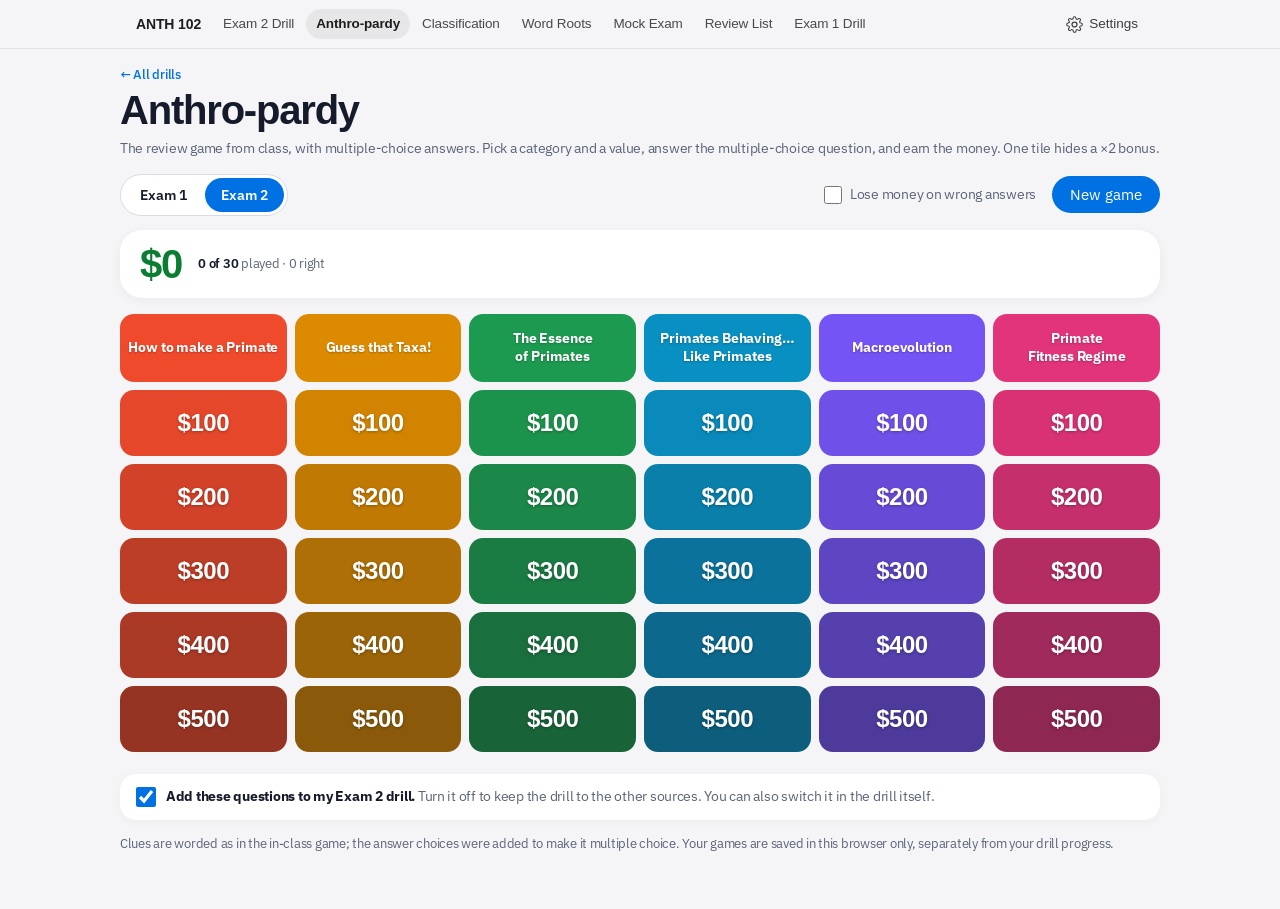
==== commit 2998adec: "Top bar on every page and an iOS-style Settings sheet (appearance light/dark/auto, exam date, readin" ====
--- a/anthropardy/index.html
+++ b/anthropardy/index.html
@@ -75,6 +75,8 @@
 /* Short landscape phones: keep the grid but make it compact */
 @media (max-height:500px) and (min-width:720px){.cat{min-height:48px;padding:6px}.tile{min-height:46px}}
 </style>
+<link rel="stylesheet" href="../assets/shell.css">
+<script src="../assets/shell.js"></script>
 <!-- Vercel Web Analytics: anonymous page views, no cookies (enable Analytics for the project in the Vercel dashboard) -->
 <script src="../assets/glossary.js"></script>
 <script>window.va = window.va || function () { (window.vaq = window.vaq || []).push(arguments); };</script>
--- a/assets/shell.css
+++ b/assets/shell.css
@@ -0,0 +1,109 @@
+/* Shared page shell: top navigation bar, Settings sheet, and the dark appearance.
+   Light is the default; html[data-theme="dark"] is set by shell.js (Dark, or Automatic on a dark device). */
+:root{--gnav-h:48px}
+
+/* ===== Top bar (fixed, translucent, Apple-style) */
+.gnav{position:fixed;top:0;left:0;right:0;z-index:30;padding-top:env(safe-area-inset-top,0px);background:rgba(245,245,247,.8);backdrop-filter:saturate(180%) blur(20px);-webkit-backdrop-filter:saturate(180%) blur(20px);border-bottom:1px solid rgba(0,0,0,.08);font:400 13.5px/1 -apple-system,BlinkMacSystemFont,"SF Pro Text","Helvetica Neue",Helvetica,Arial,sans-serif;letter-spacing:-.01em}
+.gnav-in{max-width:1040px;margin:0 auto;height:var(--gnav-h);display:flex;align-items:center;gap:6px;padding:0 max(12px,env(safe-area-inset-left,0px)) 0 max(16px,env(safe-area-inset-left,0px))}
+.gnav-brand{flex:none;font-weight:700;color:#1d1d1f;text-decoration:none;margin-right:6px;font-size:14px}
+.gnav-links{flex:1;min-width:0;display:flex;gap:2px;overflow-x:auto;scrollbar-width:none;-webkit-mask-image:linear-gradient(90deg,#000 calc(100% - 24px),transparent);mask-image:linear-gradient(90deg,#000 calc(100% - 24px),transparent)}
+.gnav-links::-webkit-scrollbar{display:none}
+.gnav-links a{flex:none;color:rgba(29,29,31,.8);text-decoration:none;padding:8px 10px;border-radius:999px;white-space:nowrap}
+.gnav-links a:hover{color:#1d1d1f;background:rgba(0,0,0,.05)}
+.gnav-links a[aria-current="page"]{color:#1d1d1f;font-weight:600;background:rgba(0,0,0,.06)}
+.gnav-set{flex:none;display:inline-flex;align-items:center;gap:6px;border:0;background:transparent;color:rgba(29,29,31,.85);font:inherit;padding:8px 10px;border-radius:999px;cursor:pointer}
+.gnav-set:hover{background:rgba(0,0,0,.05);color:#1d1d1f}
+.gnav-set svg{width:17px;height:17px}
+.gnav :focus-visible{outline:2px solid #0071e3;outline-offset:1px}
+.gnav-space{height:calc(var(--gnav-h) + env(safe-area-inset-top,0px))}
+@media (max-width:560px){.gnav-set span{display:none}.gnav-brand{font-size:13px;margin-right:2px}.gnav-links a{padding:8px 8px}}
+/* the home page hero already reserves room for the status bar; other fixed/sticky bits sit under the top bar */
+.hero .inner{padding-top:40px!important}
+.ebar .row1{top:calc(var(--gnav-h) + env(safe-area-inset-top,0px))!important}
+html{scroll-padding-top:calc(var(--gnav-h) + 12px)}
+.clue{padding-top:calc(var(--gnav-h) + 12px + env(safe-area-inset-top,0px))!important;z-index:40}
+.lightbox{z-index:60}
+
+/* ===== Settings sheet (iOS grouped style) */
+html.gs-open{overflow:hidden}
+.gsheet-wrap{position:fixed;inset:0;z-index:100;background:rgba(0,0,0,.32);display:flex;align-items:flex-start;justify-content:center;padding:max(24px,env(safe-area-inset-top,0px)) 12px 24px;overflow-y:auto;animation:gsfade .2s ease}
+.gsheet{width:100%;max-width:480px;background:#f2f2f7;color:#1d1d1f;border-radius:14px;box-shadow:0 20px 60px rgba(0,0,0,.3);font:400 15px/1.35 -apple-system,BlinkMacSystemFont,"SF Pro Text","Helvetica Neue",Helvetica,Arial,sans-serif;letter-spacing:-.01em;animation:gsup .25s cubic-bezier(.2,.8,.2,1)}
+@keyframes gsfade{from{opacity:0}} @keyframes gsup{from{transform:translateY(16px);opacity:0}}
+@media (prefers-reduced-motion:reduce){.gsheet-wrap,.gsheet{animation:none}}
+.gs-head{display:grid;grid-template-columns:1fr auto 1fr;align-items:center;padding:14px 16px 6px}
+.gs-head h2{margin:0;font:600 17px/1.2 inherit;font-weight:600}
+.gs-done{justify-self:end;border:0;background:none;color:#007aff;font:600 17px inherit;font-weight:600;cursor:pointer;padding:4px 2px}
+.gs-body{padding:4px 16px 20px}
+.gs-label{margin:18px 0 6px 14px;font-size:12.5px;text-transform:uppercase;letter-spacing:.02em;color:#6e6e73}
+.gs-note{margin:6px 14px 0;font-size:12.5px;color:#6e6e73}
+.gs-group{background:#fff;border-radius:11px;overflow:hidden}
+.gs-row{display:flex;align-items:center;justify-content:space-between;gap:12px;padding:11px 14px;min-height:44px;cursor:pointer}
+.gs-row+.gs-row{border-top:.5px solid #d1d1d6}
+.gs-row input[type=datetime-local]{font:inherit;color:inherit;background:#e9e9ee;border:0;border-radius:8px;padding:6px 8px;max-width:62%}
+.gs-font b{display:block;font-weight:500;font-size:16px}
+.gs-font small{display:block;color:#6e6e73;font-size:12.5px;margin-top:1px}
+.gs-font input,.gs-theme input,.gs-size input{position:absolute;opacity:0;pointer-events:none}
+.gs-check{color:#007aff;font-weight:700;visibility:hidden}
+.gs-font input:checked~.gs-check{visibility:visible}
+.gs-font:has(input:focus-visible),.gs-theme:has(input:focus-visible),.gs-size:has(input:focus-visible){outline:2px solid #007aff;outline-offset:-2px}
+.gs-themes{display:grid;grid-template-columns:repeat(3,1fr);padding:14px 8px}
+.gs-theme{position:relative;display:flex;flex-direction:column;align-items:center;gap:7px;cursor:pointer;font-size:13.5px}
+.gs-phone{width:58px;height:82px;border-radius:12px;border:1px solid #c7c7cc;display:flex;flex-direction:column;gap:5px;padding:10px 8px;overflow:hidden}
+.gs-phone i{display:block;height:5px;border-radius:3px}
+.gs-light{background:#f2f2f7}.gs-light i{background:#d1d1d6}
+.gs-dark{background:#1c1c1e;border-color:#1c1c1e}.gs-dark i{background:#48484a}
+.gs-auto{background:linear-gradient(90deg,#f2f2f7 50%,#1c1c1e 50%)}.gs-auto i{background:linear-gradient(90deg,#d1d1d6 50%,#48484a 50%)}
+.gs-radio{width:20px;height:20px;border-radius:50%;border:1.5px solid #c7c7cc;display:grid;place-items:center}
+.gs-theme input:checked~.gs-radio{background:#007aff;border-color:#007aff}
+.gs-theme input:checked~.gs-radio::after{content:"";width:8px;height:4px;border:2px solid #fff;border-top:0;border-right:0;transform:rotate(-45deg) translate(1px,-1px)}
+.gs-theme input:checked~.gs-phone,.gs-theme:has(input:checked) .gs-phone{outline:2px solid #007aff;outline-offset:2px}
+.gs-sizes{display:grid;grid-template-columns:repeat(4,1fr)}
+.gs-size{display:flex;flex-direction:column;align-items:center;justify-content:center;gap:2px;padding:10px 4px;min-height:58px;cursor:pointer;font-weight:600}
+.gs-size+.gs-size{border-left:.5px solid #d1d1d6}
+.gs-size small{font-size:11px;font-weight:400;color:#6e6e73}
+.gs-size:has(input:checked){background:#007aff;color:#fff}
+.gs-size:has(input:checked) small{color:rgba(255,255,255,.85)}
+.gs-link{border:0;background:none;color:#007aff;font:inherit;padding:0;cursor:pointer}
+
+/* ===== Dark appearance */
+html[data-theme="dark"]{
+  --bg:#000; --paper:#1c1c1e; --ink:#f5f5f7; --muted:#a1a1a6; --line:#38383a; --sunk:#2c2c2e;
+  --accent:#4b7bff; --accent-ink:#fff; --accent-soft:#1d2a4a;
+  --gold:#e8b04a; --gold-soft:#3a2e15; --good:#4ad07a; --good-soft:#12301f; --bad:#ff7a59; --bad-soft:#3a1b12;
+  --lv-new:#3a3a3c; --st-new:#3a3a3c; --lv-mastered:#3ecf77; --st-mastered:#2bb3a0;
+  --link:#4ba3ff; --money:#4ad07a;
+  --shadow:0 1px 2px rgba(0,0,0,.4);
+}
+html[data-theme="dark"] .gnav{background:rgba(22,22,24,.8);border-bottom-color:rgba(255,255,255,.1)}
+html[data-theme="dark"] .gnav-brand,html[data-theme="dark"] .gnav-links a[aria-current="page"],html[data-theme="dark"] .gnav-links a:hover{color:#f5f5f7}
+html[data-theme="dark"] .gnav-links a,html[data-theme="dark"] .gnav-set{color:rgba(245,245,247,.75)}
+html[data-theme="dark"] .gnav-links a[aria-current="page"],html[data-theme="dark"] .gnav-links a:hover,html[data-theme="dark"] .gnav-set:hover{background:rgba(255,255,255,.1)}
+html[data-theme="dark"] .gsheet{background:#1c1c1e;color:#f5f5f7}
+html[data-theme="dark"] .gs-group{background:#2c2c2e}
+html[data-theme="dark"] .gs-row+.gs-row{border-top-color:#3a3a3c}
+html[data-theme="dark"] .gs-size+.gs-size{border-left-color:#3a3a3c}
+html[data-theme="dark"] .gs-row input[type=datetime-local]{background:#3a3a3c}
+html[data-theme="dark"] .gs-label,html[data-theme="dark"] .gs-note,html[data-theme="dark"] .gs-font small,html[data-theme="dark"] .gs-size small{color:#98989d}
+html[data-theme="dark"] .gs-done,html[data-theme="dark"] .gs-link,html[data-theme="dark"] .gs-check{color:#0a84ff}
+/* page-specific light colors */
+html[data-theme="dark"] .ep1{background:linear-gradient(180deg,#141d33,#10172a 60%)}
+html[data-theme="dark"] .ep2{background:linear-gradient(180deg,#112619,#0d1d14 60%)}
+html[data-theme="dark"] .ep1 .num{background:#1f2f57;color:#8fb0ff}
+html[data-theme="dark"] .ep2 .num{background:#163b25;color:#6fdc98}
+html[data-theme="dark"] .exampanel .ephead:hover{background:rgba(255,255,255,.04)}
+html[data-theme="dark"] .exampanel[open] .epgo{background:rgba(255,255,255,.12)}
+html[data-theme="dark"] .ddcta{background:#2c2c2e}
+html[data-theme="dark"] .ddcta:hover{background:#3a3a3c}
+html[data-theme="dark"] .stack{background:#3a3a3c}
+html[data-theme="dark"] .srctable th,html[data-theme="dark"] .srctable td{border-bottom-color:#38383a}
+html[data-theme="dark"] .srctable tr.grp th{border-bottom-color:#f5f5f7}
+html[data-theme="dark"] .card:hover{box-shadow:0 8px 30px rgba(0,0,0,.5)}
+html[data-theme="dark"] .clue{background:rgba(0,0,0,.72)}
+html[data-theme="dark"] .tip{background:#2a2414;border-color:#4a3d1c}
+html[data-theme="dark"] .prof{color:#ffd27a;background:#3a2c0e;border-color:#6b5320}
+html[data-theme="dark"] .based{color:#cdbb92;border-color:#5c4f33}
+html[data-theme="dark"] .bonus{color:#ffd27a;background:#3a2c0e;border-color:#6b5320}
+html[data-theme="dark"] .feature{background:#2a2414;border-color:#4a3d1c}
+html[data-theme="dark"] mark{background:#4a3d1c;box-shadow:inset 0 -2px 0 #c99a3a}
+html[data-theme="dark"] .mk-mastered[aria-pressed="true"]{background:#10332e}
+html[data-theme="dark"] input,html[data-theme="dark"] select,html[data-theme="dark"] textarea{color-scheme:dark}
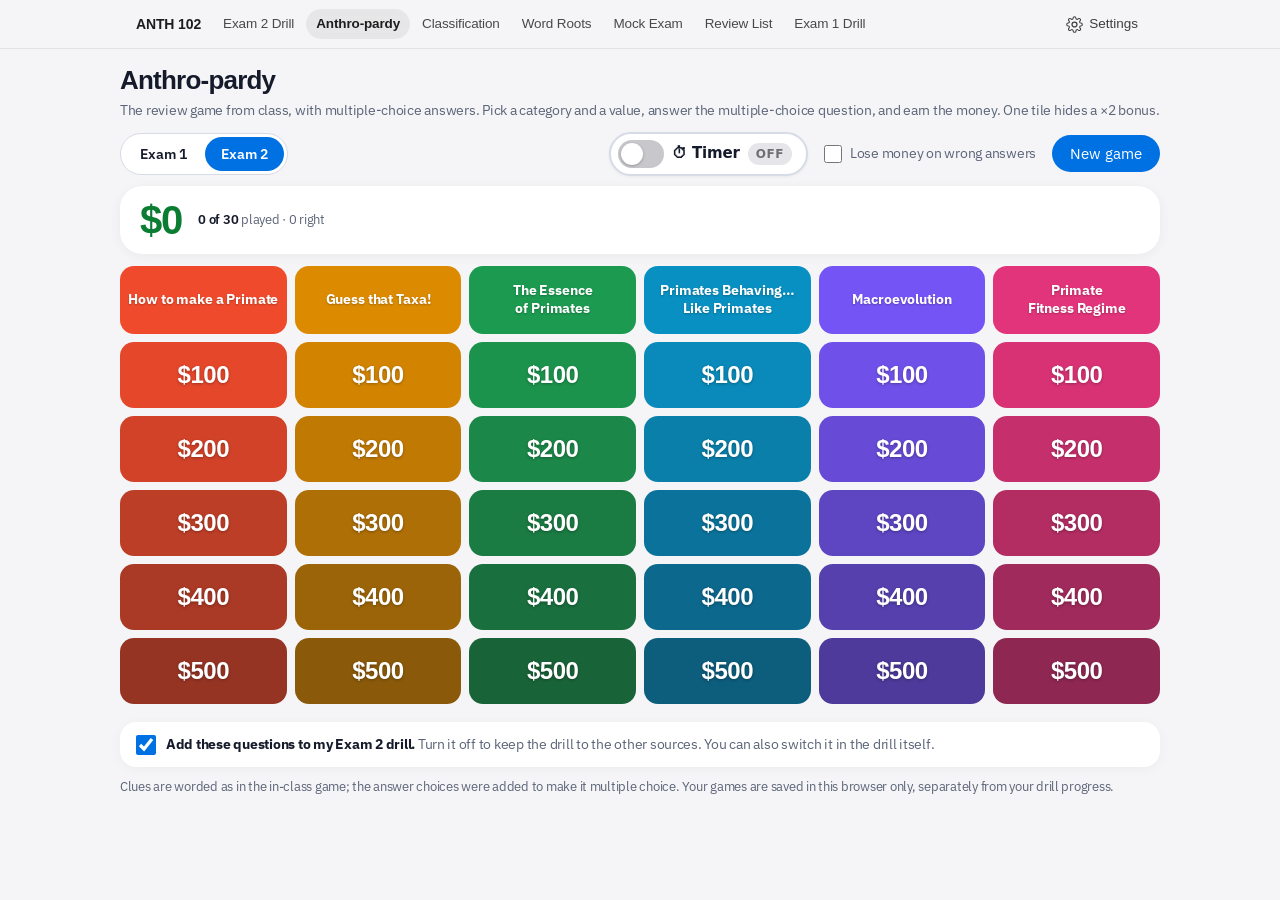
==== commit 332529c8: "Big, obvious Timer on/off switch on every learning module (shared setting, off by default); session " ====
--- a/anthropardy/index.html
+++ b/anthropardy/index.html
@@ -90,7 +90,7 @@
   </header>
   <div class="gbar">
     <div class="boards" role="group" aria-label="Which exam"><button type="button" data-b="exam1">Exam 1</button><button type="button" data-b="exam2">Exam 2</button></div>
-    <div class="rules"><label><input type="checkbox" id="harsh"> Lose money on wrong answers</label><button type="button" class="newgame" id="newGame">New game</button></div>
+    <div class="rules"><span data-timer-slot></span><label><input type="checkbox" id="harsh"> Lose money on wrong answers</label><button type="button" class="newgame" id="newGame">New game</button></div>
   </div>
   <div class="scorebox" aria-live="polite"><span class="score" id="score">$0</span><span class="slab"><span id="played">0 of 0 played</span><span id="best"></span></span></div>
   <div class="boardwrap"><div class="board" id="board" role="grid" aria-label="Anthro-pardy board"></div></div>
--- a/assets/drill.css
+++ b/assets/drill.css
@@ -337,3 +337,17 @@
 .explain .exwhy,.explain .whynot{display:block;margin-top:6px}
 .explain .whynot{padding-top:6px;border-top:1px dashed color-mix(in srgb,currentColor 25%,transparent)}
 .explain .exwhy b,.explain .whynot b{font-weight:700}
+
+/* Simple layout: the optional-deck switch tucks away with the subjects */
+#tabs[hidden]+.optdeck{display:none}
+/* Simple layout (default): less above the question */
+html[data-layout="simple"] header .back,
+html[data-layout="simple"] header .habit,
+html[data-layout="simple"] #deckSub,
+html[data-layout="simple"] .roundinfo span:not(:first-child){display:none}
+html[data-layout="simple"] header h1{font-size:clamp(20px,5vw,26px)}
+html[data-layout="simple"] .wrap{gap:10px}
+/* Toolbar with the timer switch: wraps instead of overflowing on phones */
+.toolbar{flex-wrap:wrap}
+.tbtns{flex-wrap:wrap;justify-content:flex-end;flex:1 1 auto}
+@media (max-width:560px){.tbtns{justify-content:flex-start}.tbtns [data-timer-slot]{flex-basis:100%}}
--- a/assets/shell.css
+++ b/assets/shell.css
@@ -107,3 +107,26 @@
 html[data-theme="dark"] mark{background:#4a3d1c;box-shadow:inset 0 -2px 0 #c99a3a}
 html[data-theme="dark"] .mk-mastered[aria-pressed="true"]{background:#10332e}
 html[data-theme="dark"] input,html[data-theme="dark"] select,html[data-theme="dark"] textarea{color-scheme:dark}
+
+/* ===== Timer switch: one big, obvious control on every learning module (shared "anthro-timer" setting, off by default) */
+.tpill{position:relative;display:inline-flex;align-items:center;gap:9px;cursor:pointer;user-select:none;-webkit-user-select:none;border:2px solid var(--line,#d6dbe6);background:var(--paper,#fff);color:var(--ink,#151b2b);border-radius:999px;padding:6px 14px 6px 7px;min-height:44px;font:700 15px/1 -apple-system,BlinkMacSystemFont,"SF Pro Text",system-ui,sans-serif;letter-spacing:-.01em;box-shadow:0 1px 3px rgba(0,0,0,.06);transition:border-color .15s,background .15s}
+.tpill:hover{border-color:var(--accent,#2a46cf)}
+.tpill input{position:absolute;opacity:0;width:1px;height:1px}
+.tpill .sw{position:relative;flex:none;width:46px;height:28px;border-radius:14px;background:#c7c7cc;transition:background .2s}
+.tpill .sw::after{content:"";position:absolute;top:3px;left:3px;width:22px;height:22px;border-radius:50%;background:#fff;box-shadow:0 1px 3px rgba(0,0,0,.25);transition:transform .2s}
+.tpill input:checked+.sw{background:#34c759}
+.tpill input:checked+.sw::after{transform:translateX(18px)}
+.tpill input:focus-visible+.sw{outline:3px solid var(--accent,#2a46cf);outline-offset:2px}
+.tpill .ts{font:800 12px/1 -apple-system,BlinkMacSystemFont,system-ui,sans-serif;letter-spacing:.04em;text-transform:uppercase;border-radius:999px;padding:5px 8px}
+.tpill .ts-off{background:#e5e5ea;color:#6e6e73}
+.tpill .ts-on{display:none;background:#34c759;color:#fff;font-variant-numeric:tabular-nums}
+.tpill:has(input:checked){border-color:#34c759;background:color-mix(in srgb,#34c759 10%,var(--paper,#fff))}
+.tpill:has(input:checked) .ts-off{display:none}
+.tpill:has(input:checked) .ts-on{display:inline-block}
+.tpill .tt{margin-left:4px}
+.tpill-wrap{display:flex;flex-direction:column;align-items:flex-start;gap:6px}
+.tpill-wrap small{color:var(--muted,#5b6478);font-size:12.5px}
+.timerrow{display:flex;justify-content:flex-end}
+.timerrow:empty{display:none}
+html[data-theme="dark"] .tpill .sw{background:#48484a}
+html[data-theme="dark"] .tpill .ts-off{background:#3a3a3c;color:#a1a1a6}
